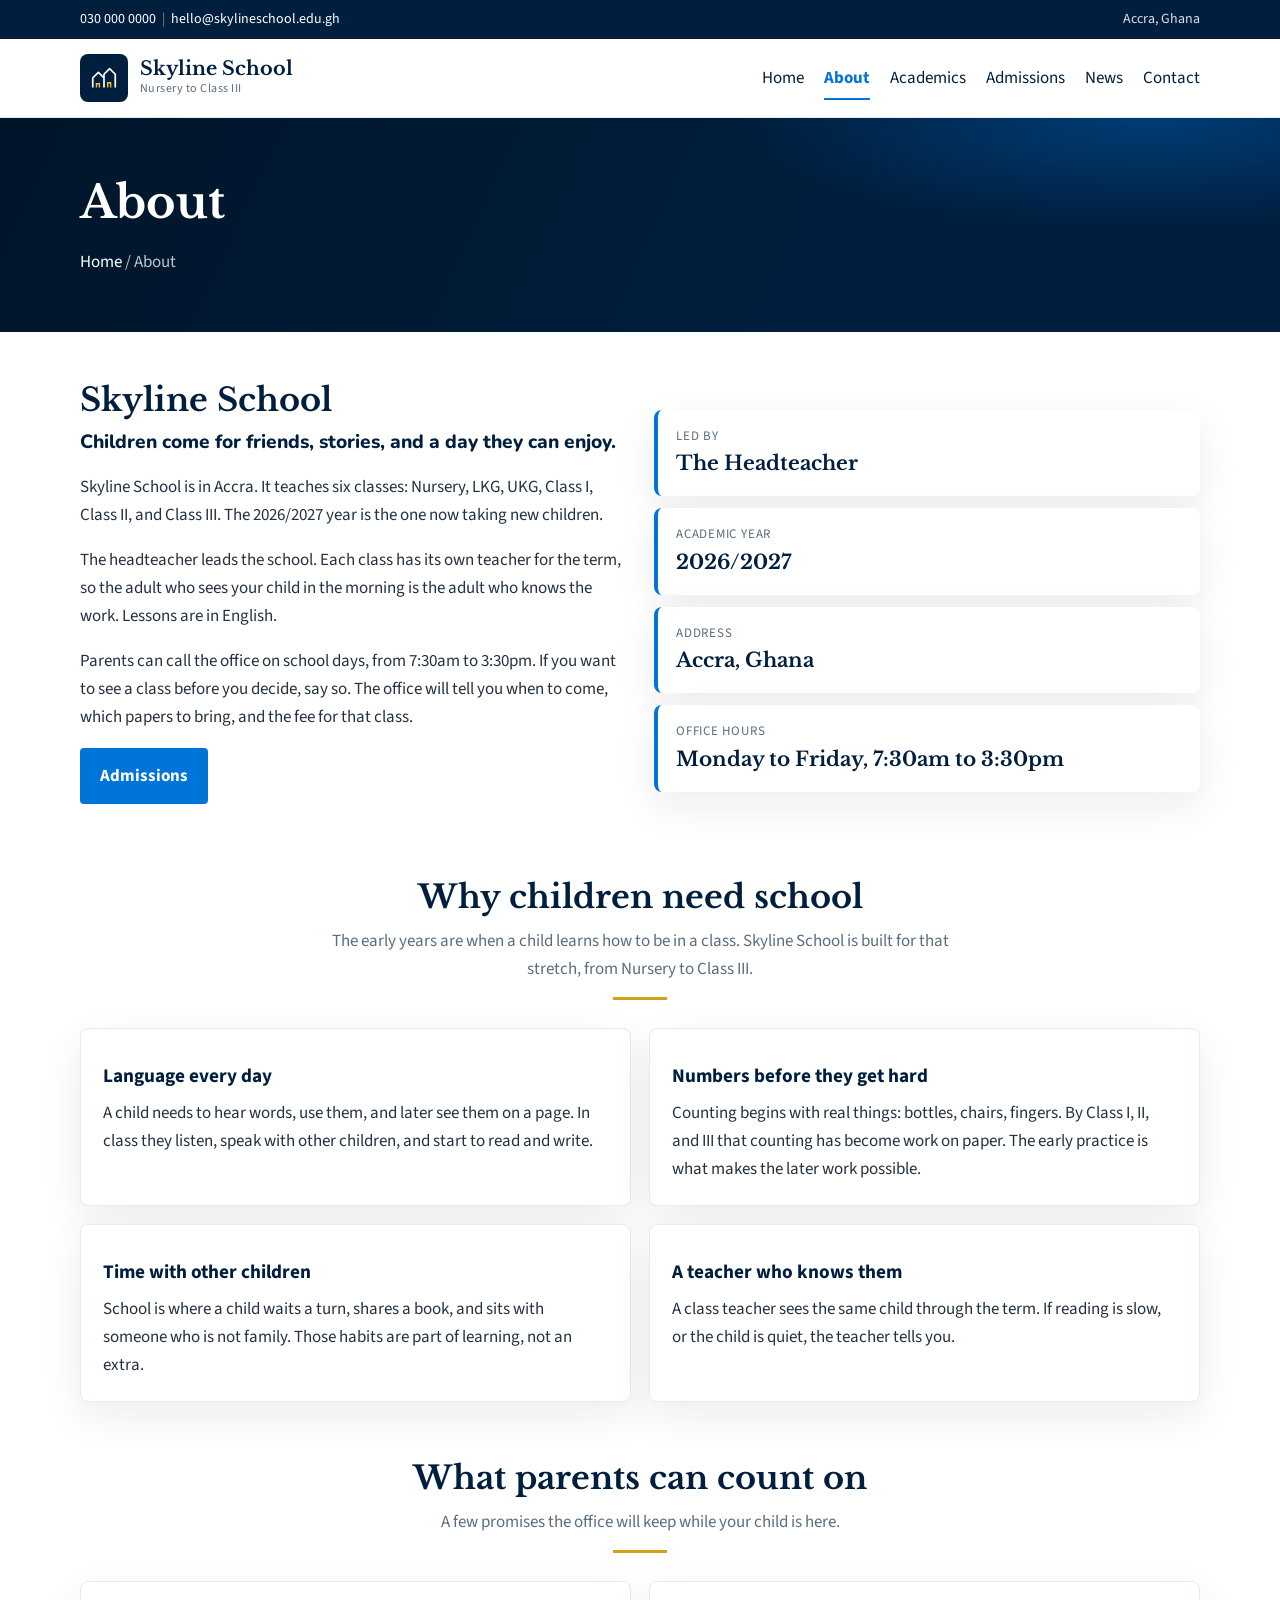
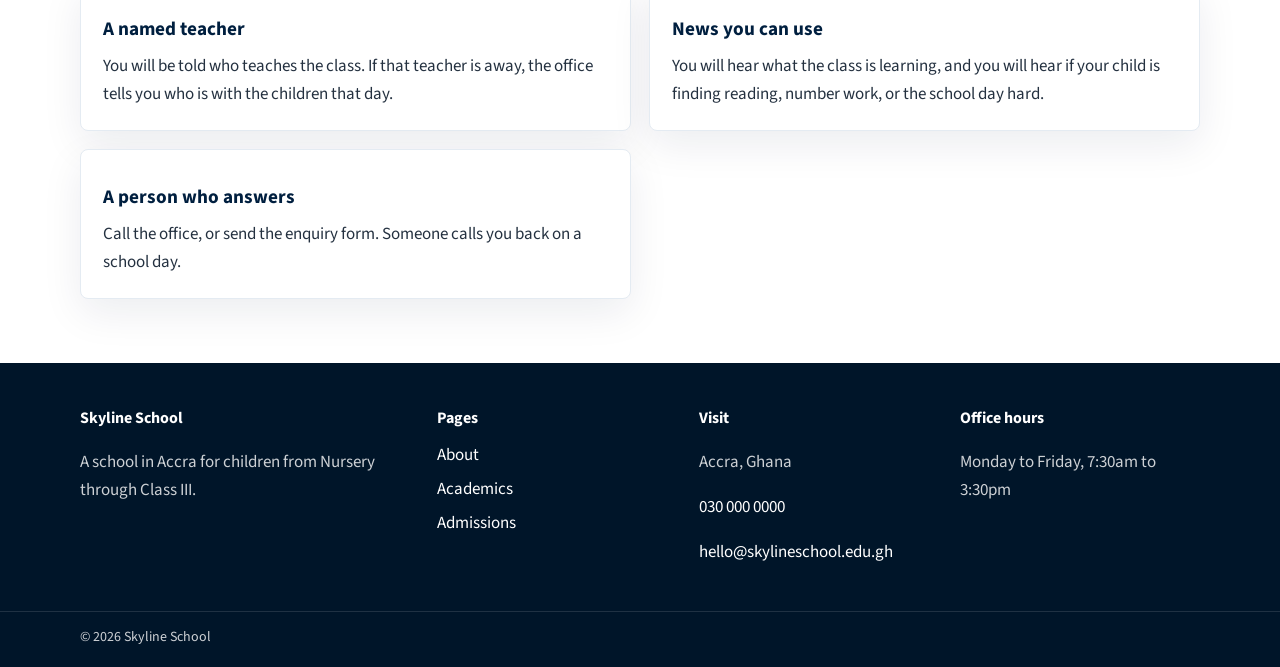
==== about.html @ eadfc10a "Publish the Skyline School site so it can be hosted. Co-authored-by: Cursor <cursoragent@cursor.com>" ====
<!DOCTYPE html>
<html lang="en">
<head>
  <meta charset="UTF-8">
  <meta name="viewport" content="width=device-width, initial-scale=1">
  <title>About · Skyline School</title>
  <link rel="preconnect" href="https://fonts.googleapis.com">
  <link rel="preconnect" href="https://fonts.gstatic.com" crossorigin>
  <link href="https://fonts.googleapis.com/css2?family=Libre+Baskerville:wght@400;700&family=Nunito:wght@700;800&family=Source+Sans+3:wght@400;600;700&display=swap" rel="stylesheet">
  <link rel="stylesheet" href="css/style.css">
</head>
<body data-page="About">
  <a class="skip" href="#content">Skip to content</a>
  <div class="topbar">
    <div class="container topbar-inner">
      <p><a data-phone href="tel:0300000000">030 000 0000</a><span>|</span><a data-email href="mailto:hello@skylineschool.edu.gh">hello@skylineschool.edu.gh</a></p>
      <p data-field="address">Accra, Ghana</p>
    </div>
  </div>
  <header class="site-header">
    <div class="container header-inner">
      <a class="brand" href="index.html">
        <span class="logo-slot" data-logo-slot>S</span>
        <span><strong data-field="name">Skyline School</strong><small>Nursery to Class III</small></span>
      </a>
      <button class="menu-btn" type="button" aria-expanded="false" aria-label="Open menu"><span></span></button>
      <nav class="nav" aria-label="Pages">
        <a href="index.html">Home</a>
        <a href="about.html">About</a>
        <a href="academics.html">Academics</a>
        <a href="admissions.html">Admissions</a>
        <a href="news.html">News</a>
        <a href="contact.html">Contact</a>
        <a class="staff" data-portal href="http://127.0.0.1:3080/">Staff sign in <small>GradeWave</small></a>
      </nav>
    </div>
  </header>
  <section class="banner">
    <div class="container">
      <h1>About</h1>
      <p class="crumbs"><a href="index.html">Home</a> <span>/</span> About</p>
    </div>
  </section>
  <main id="content" class="page">
    <div class="container split">
      <div class="page-copy">
        <h2>Skyline School</h2>
        <p class="say">Children come for friends, stories, and a day they can enjoy.</p>
        <p>Skyline School is in Accra. It teaches six classes: Nursery, LKG, UKG, Class I, Class II, and Class III. The <span data-field="year">2026/2027</span> year is the one now taking new children.</p>
        <p>The headteacher leads the school. Each class has its own teacher for the term, so the adult who sees your child in the morning is the adult who knows the work. Lessons are in English.</p>
        <p>Parents can call the office on school days, from 7:30am to 3:30pm. If you want to see a class before you decide, say so. The office will tell you when to come, which papers to bring, and the fee for that class.</p>
        <p><a class="btn btn-solid" href="admissions.html">Admissions</a></p>
      </div>
      <div class="facts">
        <div class="fact"><span>Led by</span><strong data-field="principal">The Headteacher</strong></div>
        <div class="fact"><span>Academic year</span><strong data-field="year">2026/2027</strong></div>
        <div class="fact"><span>Address</span><strong data-field="address">Accra, Ghana</strong></div>
        <div class="fact"><span>Office hours</span><strong data-field="hours">Monday to Friday, 7:30am to 3:30pm</strong></div>
      </div>
    </div>
    <div class="container" id="why-school" style="margin-top:56px">
      <div class="section-head">
        <h2>Why children need school</h2>
        <p>The early years are when a child learns how to be in a class. Skyline School is built for that stretch, from Nursery to Class III.</p>
        <div class="rule"></div>
      </div>
      <div class="cards">
        <article class="card">
          <h3>Language every day</h3>
          <p>A child needs to hear words, use them, and later see them on a page. In class they listen, speak with other children, and start to read and write.</p>
        </article>
        <article class="card">
          <h3>Numbers before they get hard</h3>
          <p>Counting begins with real things: bottles, chairs, fingers. By Class I, II, and III that counting has become work on paper. The early practice is what makes the later work possible.</p>
        </article>
        <article class="card">
          <h3>Time with other children</h3>
          <p>School is where a child waits a turn, shares a book, and sits with someone who is not family. Those habits are part of learning, not an extra.</p>
        </article>
        <article class="card">
          <h3>A teacher who knows them</h3>
          <p>A class teacher sees the same child through the term. If reading is slow, or the child is quiet, the teacher tells you.</p>
        </article>
      </div>
      <div class="section-head" style="margin-top:56px">
        <h2>What parents can count on</h2>
        <p>A few promises the office will keep while your child is here.</p>
        <div class="rule"></div>
      </div>
      <div class="cards">
        <article class="card">
          <h3>A named teacher</h3>
          <p>You will be told who teaches the class. If that teacher is away, the office tells you who is with the children that day.</p>
        </article>
        <article class="card">
          <h3>News you can use</h3>
          <p>You will hear what the class is learning, and you will hear if your child is finding reading, number work, or the school day hard.</p>
        </article>
        <article class="card">
          <h3>A person who answers</h3>
          <p>Call the office, or send the enquiry form. Someone calls you back on a school day.</p>
        </article>
      </div>
    </div>
  </main>
  <footer class="site-footer">
    <div class="container footer-grid">
      <div>
        <h3 data-field="name">Skyline School</h3>
        <p>A school in Accra for children from Nursery through Class III.</p>
      </div>
      <div>
        <h3>Pages</h3>
        <ul>
          <li><a href="about.html">About</a></li>
          <li><a href="academics.html">Academics</a></li>
          <li><a href="admissions.html">Admissions</a></li>
        </ul>
      </div>
      <div>
        <h3>Visit</h3>
        <p data-field="address">Accra, Ghana</p>
        <p><a data-phone href="tel:0300000000">030 000 0000</a></p>
        <p><a data-email href="mailto:hello@skylineschool.edu.gh">hello@skylineschool.edu.gh</a></p>
      </div>
      <div>
        <h3>Office hours</h3>
        <p data-field="hours">Monday to Friday, 7:30am to 3:30pm</p>
        <p><a data-portal href="http://127.0.0.1:3080/">Staff sign in · GradeWave</a></p>
      </div>
    </div>
    <div class="footer-base"><div class="container">© <span data-year-now>2026</span> <span data-field="name">Skyline School</span></div></div>
  </footer>
  <script src="config.js"></script>
  <script src="js/site.js"></script>
</body>
</html>
---- css/style.css ----
:root {
  --navy: #001f3f;
  --navy-2: #06284f;
  --blue: #0074d9;
  --blue-dark: #005eae;
  --ink: #243140;
  --muted: #5c6d7e;
  --line: #e4ebf2;
  --paper: #ffffff;
  --wash: #f5f8fb;
  --gold: #d4a017;
  --ok: #0d7a3f;
  --err: #a3262d;
  --shadow: 0 14px 40px rgba(0, 31, 63, 0.08);
  --serif: "Libre Baskerville", Georgia, "Times New Roman", serif;
  --sans: "Source Sans 3", "Segoe UI", sans-serif;
  --round: "Nunito", "Source Sans 3", sans-serif;
  --max: 1120px;
}

* { box-sizing: border-box; }
html { scroll-behavior: smooth; }
body {
  margin: 0;
  color: var(--ink);
  background: var(--paper);
  font-family: var(--sans);
  font-size: 17px;
  line-height: 1.65;
}
img { max-width: 100%; display: block; }
a { color: var(--blue); text-decoration: none; }
a:hover { color: var(--blue-dark); }
button, input, select, textarea { font: inherit; }
.container { width: min(var(--max), calc(100% - 32px)); margin: 0 auto; }

.skip {
  position: absolute;
  left: 12px;
  top: -48px;
  background: #fff;
  color: var(--navy);
  padding: 8px 12px;
  z-index: 30;
}
.skip:focus { top: 12px; }

.topbar {
  background: var(--navy);
  color: rgba(255, 255, 255, 0.86);
  font-size: 14px;
}
.topbar-inner {
  display: flex;
  flex-wrap: wrap;
  gap: 8px 18px;
  justify-content: space-between;
  padding: 8px 0;
}
.topbar-inner p { margin: 0; min-width: 0; max-width: 100%; }
.topbar a { color: #fff; overflow-wrap: anywhere; }
.topbar span { opacity: 0.55; margin: 0 6px; }

.site-header {
  position: sticky;
  top: 0;
  z-index: 20;
  background: #fff;
  border-bottom: 1px solid var(--line);
  box-shadow: 0 1px 0 rgba(0, 31, 63, 0.03);
  transition: box-shadow 0.3s ease;
}
.site-header.is-scrolled { box-shadow: 0 10px 28px rgba(0, 31, 63, 0.08); }
.header-inner {
  display: flex;
  align-items: center;
  justify-content: space-between;
  min-height: 78px;
  gap: 16px;
}
.brand {
  display: flex;
  align-items: center;
  gap: 12px;
  color: var(--navy);
}
.brand strong {
  display: block;
  font-family: var(--serif);
  font-size: 1.2rem;
  line-height: 1.15;
}
.brand small { display: block; color: var(--muted); font-size: 12px; letter-spacing: 0.04em; }
.logo-slot {
  width: 48px;
  height: 48px;
  display: grid;
  place-items: center;
  border-radius: 8px;
  background: var(--navy);
  color: #fff;
  font-family: var(--serif);
  font-weight: 700;
  overflow: hidden;
}
.logo-slot img, .logo-slot svg { width: 30px; height: 30px; object-fit: contain; }

.menu-btn {
  width: 44px;
  height: 44px;
  border: 1px solid var(--line);
  border-radius: 8px;
  background: #fff;
  cursor: pointer;
}
.menu-btn span,
.menu-btn span:before,
.menu-btn span:after {
  display: block;
  width: 18px;
  height: 2px;
  margin: 0 auto;
  background: var(--navy);
  position: relative;
  transition: transform 0.25s ease, top 0.25s ease, background 0.2s ease;
}
.menu-btn span:before,
.menu-btn span:after { content: ""; position: absolute; left: 0; }
.menu-btn span:before { top: -6px; }
.menu-btn span:after { top: 6px; }
.menu-btn[aria-expanded="true"] span { background: transparent; }
.menu-btn[aria-expanded="true"] span:before { top: 0; transform: rotate(45deg); }
.menu-btn[aria-expanded="true"] span:after { top: 0; transform: rotate(-45deg); }

.nav {
  display: block;
  position: absolute;
  left: 0;
  right: 0;
  top: 100%;
  max-height: 0;
  overflow: hidden;
  background: var(--navy);
  padding: 0 16px;
  transition: max-height 0.35s ease, padding 0.35s ease;
}
.nav.open { max-height: 460px; padding: 8px 16px 18px; }
.nav a {
  display: block;
  color: #fff;
  padding: 12px 0;
  border-bottom: 1px solid rgba(255, 255, 255, 0.1);
}
.nav a[aria-current="page"] { font-weight: 700; }
.staff {
  display: inline-flex;
  align-items: center;
  gap: 8px;
  margin-top: 14px;
  padding: 10px 16px;
  border-radius: 4px;
  background: var(--blue);
  color: #fff !important;
  border: 0 !important;
  font-weight: 700;
}
.staff small { font-weight: 600; opacity: 0.9; }

.hero {
  position: relative;
  color: #fff;
  background:
    radial-gradient(900px 420px at 85% 20%, rgba(0, 116, 217, 0.45), transparent 60%),
    linear-gradient(115deg, #001529 0%, #001f3f 48%, #0a4f86 100%);
  overflow: hidden;
}
.hero-grid { display: grid; gap: 8px; align-items: center; }
.hero-inner { padding: 56px 0 24px; max-width: 640px; }
.scene { margin: 0 0 12px; }
.scene svg, .scene img, .scene-wide img, .map-slot img { width: 100%; height: auto; display: block; }
.scene img, .scene-wide img { border-radius: 18px; object-fit: cover; }
.scene img { max-height: 420px; }
.photo-row { display: grid; gap: 16px; }
.photo-row figure { margin: 0; }
.photo-row img { width: 100%; height: 220px; object-fit: cover; border-radius: 16px; }
.photo-row figcaption { margin-top: 8px; text-align: center; font-family: var(--round); font-weight: 800; color: var(--navy); }
.visit-photo { margin-bottom: 22px; }
.visit-photo img { width: 100%; max-height: 360px; object-fit: cover; }
.scene-wide { margin: 0 0 28px; }
.scene-wide img { border-radius: 16px; }
.sun, .cloud { transform-box: fill-box; transform-origin: center; }
.sun { animation: glow 5.5s ease-in-out infinite; }
.cloud-a { animation: drift 16s ease-in-out infinite; }
.cloud-b { animation: drift 20s ease-in-out infinite reverse; }
.hero-inner > * { animation: rise 0.75s cubic-bezier(0.22, 0.61, 0.36, 1) both; }
.hero-inner > *:nth-child(1) { animation-delay: 0.05s; }
.hero-inner > *:nth-child(2) { animation-delay: 0.16s; }
.hero-inner > *:nth-child(3) { animation-delay: 0.28s; }
.hero-inner > *:nth-child(4) { animation-delay: 0.4s; }
.eyebrow {
  margin: 0 0 12px;
  color: #f2d48a;
  font-size: 13px;
  font-weight: 700;
  letter-spacing: 0.14em;
  text-transform: uppercase;
}
.hero h1 {
  margin: 0;
  font-family: var(--serif);
  font-size: clamp(2rem, 5vw, 3.3rem);
  line-height: 1.2;
  font-weight: 700;
}
.hero p { margin: 16px 0 0; font-size: 1.12rem; color: rgba(255, 255, 255, 0.88); }
.hero-actions { display: flex; flex-wrap: wrap; gap: 12px; margin-top: 28px; }
.hero-wave { display: block; width: 100%; height: 54px; margin-top: -1px; }
.hero-wave path { fill: var(--wash); }

.btn {
  display: inline-block;
  padding: 12px 18px;
  border-radius: 4px;
  font-weight: 700;
  border: 2px solid transparent;
  transition: background 0.22s ease, color 0.22s ease, transform 0.22s ease, box-shadow 0.22s ease;
}
.btn:hover, .staff:hover, .submit:hover { transform: translateY(-2px); }
.btn-light { background: #fff; color: var(--navy); }
.btn-light:hover { color: var(--blue); }
.btn-line { border-color: rgba(255, 255, 255, 0.7); color: #fff; }
.btn-line:hover { background: #fff; color: var(--navy); }
.btn-solid { background: var(--blue); color: #fff; border-color: var(--blue); }
.btn-solid:hover { background: var(--blue-dark); color: #fff; }

.band { padding: 64px 0; }
.band.wash { background: var(--wash); }
.band.white { background: #fff; }
.section-head { max-width: 640px; margin: 0 auto 28px; text-align: center; }
.section-head h2, .page-copy h2, .split h2, .stage h2, .page h2 {
  margin: 0 0 10px;
  font-family: var(--serif);
  color: var(--navy);
  font-size: 2rem;
  line-height: 1.25;
}
.section-head p, .lede { margin: 0; color: var(--muted); }
.rule {
  width: 54px;
  height: 3px;
  margin: 14px auto 0;
  background: var(--gold);
}

.overlap { margin-top: -70px; position: relative; z-index: 2; }
.cards, .prices, .posts, .stages { display: grid; gap: 18px; }
.card, .price, .post, .stage, .panel, .form-card, .contact-card {
  background: #fff;
  border: 1px solid var(--line);
  border-radius: 8px;
  box-shadow: var(--shadow);
  transition: transform 0.35s cubic-bezier(0.22, 0.61, 0.36, 1), box-shadow 0.35s ease;
}
.card:hover, .post:hover, .price:hover, .stage:hover, .fact:hover {
  transform: translateY(-6px);
  box-shadow: 0 18px 42px rgba(0, 31, 63, 0.12);
}
.card { padding: 22px; }
.card h3, .post h3, .price h3 { margin: 10px 0 6px; color: var(--navy); font-size: 1.2rem; }
.card p, .post p { margin: 0; color: var(--ink); }
.icon {
  width: 46px;
  height: 46px;
  display: grid;
  place-items: center;
  border-radius: 50%;
  background: rgba(0, 116, 217, 0.1);
  color: var(--blue);
  transition: transform 0.35s ease;
}
.card:hover .icon { transform: scale(1.08); }
.more { display: inline-block; margin-top: 12px; font-weight: 700; transition: transform 0.22s ease; }
.more:hover { transform: translateX(4px); }

.split { display: grid; gap: 28px; align-items: center; }
.facts { display: grid; gap: 12px; }
.fact {
  padding: 16px 18px;
  background: #fff;
  border-left: 4px solid var(--blue);
  border-radius: 8px;
  box-shadow: var(--shadow);
  transition: transform 0.35s cubic-bezier(0.22, 0.61, 0.36, 1), box-shadow 0.35s ease;
}
.fact span { display: block; color: var(--muted); font-size: 13px; text-transform: uppercase; letter-spacing: 0.06em; }
.fact strong { color: var(--navy); font-family: var(--serif); font-size: 1.25rem; }

.stage, .post, .price { padding: 22px; }
.stage { overflow: hidden; }
.stage-art { width: calc(100% + 44px); max-width: none; height: 150px; object-fit: cover; object-position: center; margin: 0 -22px 16px; }
.class-row { padding: 12px 0; border-top: 1px solid var(--line); }
.class-row strong { color: var(--navy); }
.class-row p { margin: 4px 0 0; }

.price { text-align: center; padding: 28px 22px; }
.price .who { color: var(--muted); margin: 0; }
.price b {
  display: block;
  margin: 8px 0;
  color: var(--navy);
  font-family: var(--serif);
  font-size: 2.4rem;
}
.price .per { margin: 0 0 16px; color: var(--muted); }

.post time {
  display: inline-block;
  margin-bottom: 8px;
  color: var(--blue);
  font-size: 13px;
  font-weight: 700;
  letter-spacing: 0.04em;
  text-transform: uppercase;
}

.cta {
  background: linear-gradient(115deg, var(--navy) 0%, #0a4f86 100%);
  color: #fff;
  text-align: center;
}
.say { margin: 0 0 8px; color: var(--navy); font-family: var(--round); font-size: 1.2rem; font-weight: 800; line-height: 1.35; }
.kid-band { background: #fff6df; }
.audience { display: grid; gap: 18px; }
.day { position: relative; display: grid; gap: 16px; }
.day::before {
  content: "";
  position: absolute;
  left: 20px;
  top: 22px;
  bottom: 22px;
  width: 3px;
  border-radius: 3px;
  background: linear-gradient(var(--gold), var(--blue));
}
.day article {
  display: grid;
  grid-template-columns: 42px 1fr;
  gap: 14px;
  align-items: start;
  background: transparent;
  box-shadow: none;
  padding: 0;
  text-align: left;
}
.day-card {
  background: #fff;
  border-radius: 16px;
  padding: 16px 16px 18px;
  box-shadow: var(--shadow);
}
.pico {
  width: 40px;
  height: 40px;
  display: grid;
  place-items: center;
  border-radius: 50%;
  background: rgba(0, 116, 217, 0.1);
  color: var(--blue);
}
.day .pico { margin-bottom: 8px; }
.for-child, .for-parent {
  padding: 24px;
  border-radius: 16px;
  box-shadow: var(--shadow);
}
.for-child { background: #fff6df; border: 2px solid #f0c14a; }
.for-parent { background: #fff; border: 2px solid #c5ddf5; }
.for-child h2, .for-parent h2 { font-family: var(--round); }
.for-child .eyebrow { color: #9a6b00; }
.for-parent .eyebrow { color: var(--blue); }
.day h3 { margin: 8px 0; color: var(--navy); font-family: var(--round); }
.day p { margin: 0; }
.step {
  width: 42px;
  height: 42px;
  display: grid;
  place-items: center;
  border-radius: 50%;
  background: var(--blue);
  color: #fff;
  font-family: var(--round);
  font-weight: 800;
  position: relative;
  z-index: 1;
  box-shadow: 0 0 0 4px #fff;
}
.kid-band .step { box-shadow: 0 0 0 4px #fff6df; }
.cta h2 { margin: 0 0 8px; font-family: var(--serif); font-size: 2rem; }
.cta p { margin: 0 auto 18px; max-width: 36rem; color: rgba(255, 255, 255, 0.86); }

.banner {
  background:
    radial-gradient(700px 180px at 90% 0%, rgba(0, 116, 217, 0.35), transparent 60%),
    linear-gradient(115deg, #001529, #001f3f 70%);
  color: #fff;
  padding: 48px 0 56px;
}
.banner h1 { margin: 0; font-family: var(--serif); font-size: clamp(2rem, 4vw, 2.8rem); }
.crumbs { margin: 8px 0 0; color: rgba(255, 255, 255, 0.75); }
.crumbs a { color: #fff; }
.page { padding: 48px 0 64px; }
.page-grid { display: grid; gap: 22px; }
.bring { margin: 0 0 8px; padding-left: 18px; }
.bring li { margin: 6px 0; }

form { display: grid; gap: 12px; }
label { display: grid; gap: 6px; font-weight: 700; color: var(--navy); }
input, select, textarea {
  width: 100%;
  padding: 12px;
  border: 1px solid #cfd8e3;
  border-radius: 4px;
  background: #fff;
  color: var(--ink);
}
textarea { min-height: 130px; resize: vertical; }
input:focus, select:focus, textarea:focus { outline: 2px solid var(--blue); border-color: var(--blue); }
.submit {
  justify-self: start;
  border: 0;
  border-radius: 4px;
  background: var(--blue);
  color: #fff;
  font-weight: 700;
  padding: 12px 18px;
  cursor: pointer;
  transition: background 0.22s ease, transform 0.22s ease;
}
.submit:hover { background: var(--blue-dark); }
.submit:disabled { opacity: 0.7; cursor: wait; }
.form-status { min-height: 1.4em; margin: 0; font-weight: 700; }
.form-status.ok { color: var(--ok); }
.form-status.err { color: var(--err); }
.form-card, .contact-card, .map-slot { padding: 22px; }
.map-slot {
  margin: 0;
  overflow: hidden;
  border: 1px solid var(--line);
  border-radius: 8px;
  background: #fff;
  box-shadow: var(--shadow);
}
.map-slot figcaption { margin: 0; padding: 12px 16px 16px; color: var(--muted); font-size: 0.95rem; }
.contact-card { max-width: 560px; }
.contact-card p { margin: 0 0 8px; }

.site-footer { background: #001529; color: rgba(255, 255, 255, 0.8); }
.footer-grid { display: grid; gap: 22px; padding: 42px 0 28px; }
.site-footer h3 { margin: 0 0 10px; color: #fff; font-size: 1rem; }
.site-footer a { color: #fff; }
.site-footer ul { list-style: none; margin: 0; padding: 0; }
.site-footer li { margin: 6px 0; }
.footer-base {
  border-top: 1px solid rgba(255, 255, 255, 0.12);
  padding: 14px 0 18px;
  font-size: 14px;
}

@media (min-width: 800px) {
  .cards, .posts { grid-template-columns: repeat(3, 1fr); }
  .audience { grid-template-columns: 1fr 1fr; }
  .photo-row { grid-template-columns: repeat(3, 1fr); }
  .day { grid-template-columns: repeat(4, 1fr); }
  .day::before { left: 12%; right: 12%; top: 20px; bottom: auto; width: auto; height: 3px; }
  .day article { display: block; text-align: center; }
  .day .step { margin: 0 auto 14px; }
  .day .pico { margin-left: auto; margin-right: auto; }
  .board { grid-template-columns: repeat(3, 1fr); }
  #why-school .cards { grid-template-columns: 1fr 1fr; }
  .prices, .stages, .split, .page-grid, .footer-grid { grid-template-columns: 1fr 1fr; }
  .footer-grid { grid-template-columns: 1.4fr 1fr 1fr 1fr; }
}
@media (min-width: 900px) {
  .hero-grid { grid-template-columns: minmax(0, 1.05fr) minmax(260px, 0.95fr); }
  .hero-inner { padding: 64px 0 72px; }
  .scene { margin: 20px 0; }
}
@media (min-width: 980px) {
  .menu-btn { display: none; }
  .nav {
    display: flex;
    position: static;
    align-items: center;
    gap: 20px;
    max-height: none;
    overflow: visible;
    background: transparent;
    padding: 0;
  }
  .nav a:not(.staff) { position: relative; }
  .nav a:not(.staff):after {
    content: "";
    position: absolute;
    left: 0;
    bottom: 0;
    width: 100%;
    height: 2px;
    background: var(--blue);
    transform: scaleX(0);
    transform-origin: left center;
    transition: transform 0.25s ease;
  }
  .nav a:not(.staff):hover:after,
  .nav a[aria-current="page"]:after { transform: scaleX(1); }
  .nav a {
    color: var(--navy);
    border: 0;
    padding: 8px 0;
  }
  .nav a[aria-current="page"] { color: var(--blue); }
  .staff { margin: 0 0 0 8px; padding: 10px 14px; }
}

.reveal {
  opacity: 0;
  transform: translateY(18px);
  transition: opacity 0.65s cubic-bezier(0.22, 0.61, 0.36, 1), transform 0.65s cubic-bezier(0.22, 0.61, 0.36, 1);
  transition-delay: var(--d, 0ms);
}
.reveal.in { opacity: 1; transform: none; }
.reveal.in.card:hover,
.reveal.in.post:hover,
.reveal.in.price:hover,
.reveal.in.stage:hover,
.reveal.in.fact:hover { transform: translateY(-6px); }
.rule { transform: scaleX(0); transform-origin: center; transition: transform 0.55s ease 0.15s; }
.reveal.in .rule { transform: scaleX(1); }

@keyframes rise {
  from { opacity: 0; transform: translateY(16px); }
  to { opacity: 1; transform: none; }
}
@keyframes drift {
  from { transform: translateX(0); }
  50% { transform: translateX(14px); }
  to { transform: translateX(0); }
}
@keyframes glow {
  50% { transform: scale(1.08); }
}

.board { display: grid; gap: 16px; }
.board article {
  background: #fff;
  border: 1px solid var(--line);
  border-top: 4px solid var(--blue);
  border-radius: 16px;
  padding: 18px 14px 16px;
  text-align: center;
  box-shadow: var(--shadow);
}
.board article:nth-child(3n + 2) { border-top-color: var(--gold); }
.board b {
  display: block;
  color: var(--navy);
  font-family: var(--round);
  font-size: 1.65rem;
  line-height: 1.1;
}
.board span {
  display: block;
  margin: 6px 0 8px;
  color: var(--blue);
  font-size: 12px;
  font-weight: 700;
  letter-spacing: 0.08em;
  text-transform: uppercase;
}
.board p { margin: 0; font-size: 0.95rem; }

.path { display: grid; gap: 22px; margin: 8px 0 36px; }
.path-row p {
  margin: 0 0 10px;
  text-align: center;
  color: #9a6b00;
  font-size: 13px;
  font-weight: 700;
  letter-spacing: 0.1em;
  text-transform: uppercase;
}
.path-row:last-child p { color: var(--blue); }
.path ol {
  list-style: none;
  display: flex;
  flex-wrap: wrap;
  justify-content: center;
  gap: 14px 40px;
  margin: 0;
  padding: 0;
}
.path li {
  position: relative;
  flex: 1 1 150px;
  max-width: 210px;
  background: #fff;
  border: 1px solid var(--line);
  border-radius: 14px;
  padding: 14px 12px;
  text-align: center;
  box-shadow: var(--shadow);
}
.path-row:first-child li { border-top: 4px solid var(--gold); }
.path-row:last-child li { border-top: 4px solid var(--blue); }
.path li strong { display: block; color: var(--navy); font-family: var(--round); font-size: 1.15rem; }
.path li span { display: block; color: var(--muted); font-size: 0.92rem; }
.path li:not(:last-child)::after {
  content: "";
  position: absolute;
  right: -26px;
  top: 50%;
  width: 10px;
  height: 10px;
  border-top: 3px solid var(--blue);
  border-right: 3px solid var(--blue);
  transform: translateY(-50%) rotate(45deg);
}
.path-row:first-child li:not(:last-child)::after { border-color: var(--gold); }

.flow {
  list-style: none;
  display: grid;
  gap: 16px;
  margin: 0 0 36px;
  padding: 0;
}
.flow li {
  position: relative;
  background: #fff;
  border: 1px solid var(--line);
  border-radius: 16px;
  padding: 20px 16px 22px;
  text-align: center;
  box-shadow: var(--shadow);
}
.flow .step { margin: 0 auto; }
.flow h3 { margin: 12px 0 6px; color: var(--navy); font-family: var(--round); font-size: 1.2rem; }
.flow p { margin: 0; }

.papers { list-style: none; margin: 14px 0 0; padding: 0; display: grid; gap: 10px; }
.papers li {
  display: flex;
  gap: 12px;
  align-items: center;
  background: #fff;
  border: 1px solid var(--line);
  border-radius: 12px;
  padding: 10px 12px;
}
.papers .pico { width: 36px; height: 36px; }

@media (max-width: 799px) {
  .path ol { flex-direction: column; align-items: stretch; gap: 12px; }
  .path li { width: 100%; max-width: none; flex: none; }
  .path li:not(:last-child)::after { display: none; }
}
@media (min-width: 800px) {
  .flow { grid-template-columns: repeat(3, 1fr); gap: 36px; }
  .flow li:not(:last-child)::after {
    content: "";
    position: absolute;
    top: 40px;
    right: -26px;
    width: 12px;
    height: 12px;
    border-top: 3px solid var(--gold);
    border-right: 3px solid var(--gold);
    transform: rotate(45deg);
  }
}

.mast {
  position: relative;
  color: #fff;
  background: #001529;
}
.mast-photo {
  position: absolute;
  inset: 0;
  width: 100%;
  height: 100%;
  object-fit: cover;
  object-position: center 45%;
  z-index: 0;
}
.mast::after {
  content: "";
  position: absolute;
  inset: 0;
  z-index: 1;
  pointer-events: none;
  background:
    linear-gradient(180deg, rgba(0, 16, 32, 0.38) 0%, rgba(0, 16, 32, 0.08) 22%, transparent 40%),
    linear-gradient(100deg, rgba(0, 16, 32, 0.74) 0%, rgba(0, 16, 32, 0.36) 46%, rgba(0, 16, 32, 0.1) 72%);
}
.mast .site-header {
  position: absolute;
  top: 0;
  left: 0;
  right: 0;
  z-index: 5;
  background: transparent;
  border-bottom: 0;
  box-shadow: none;
}
.mast .site-header.is-scrolled {
  position: fixed;
  background: rgba(0, 21, 41, 0.92);
  box-shadow: 0 10px 28px rgba(0, 31, 63, 0.18);
}
.mast .hero {
  position: relative;
  z-index: 2;
  background: none;
  overflow: visible;
  padding-top: 78px;
}
.mast .hero-grid { display: block; }
.mast .hero-inner { padding: 20px 0 40px; }
.mast .hero-wave { position: relative; z-index: 3; }
.mast .brand,
.mast .brand small,
.mast .nav a { color: #fff; }
.mast .brand small { color: rgba(255, 255, 255, 0.78); }
.mast .nav a[aria-current="page"] { color: #fff; }
.mast .nav a:not(.staff):after { background: #fff; }
.mast .menu-btn {
  background: transparent;
  border-color: rgba(255, 255, 255, 0.45);
}
.mast .menu-btn span,
.mast .menu-btn span:before,
.mast .menu-btn span:after { background: #fff; }

@media (min-width: 900px) {
  .mast .hero-inner { padding: 28px 0 64px; }
}

@media (prefers-reduced-motion: reduce) {
  html { scroll-behavior: auto; }
  *, *::before, *::after {
    animation: none !important;
    transition: none !important;
  }
  .reveal { opacity: 1; transform: none; }
  .rule { transform: none; }
}
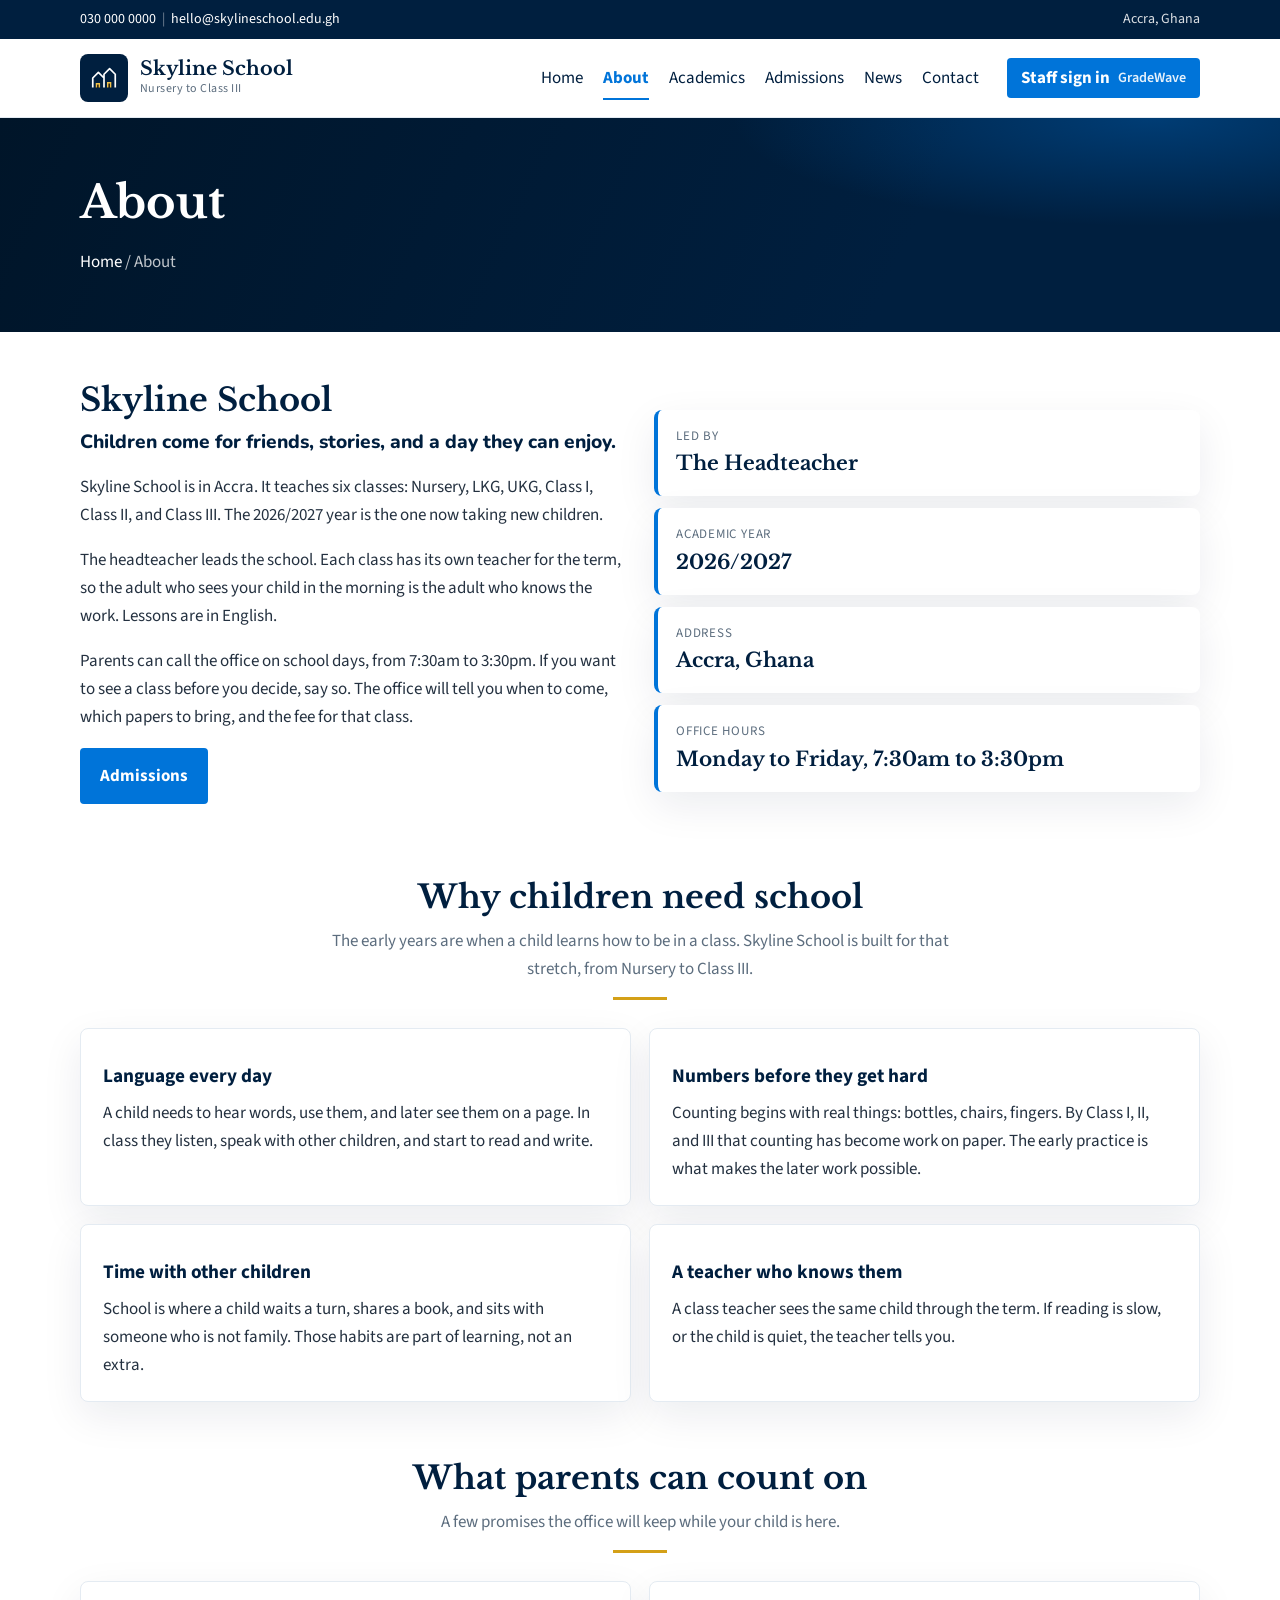
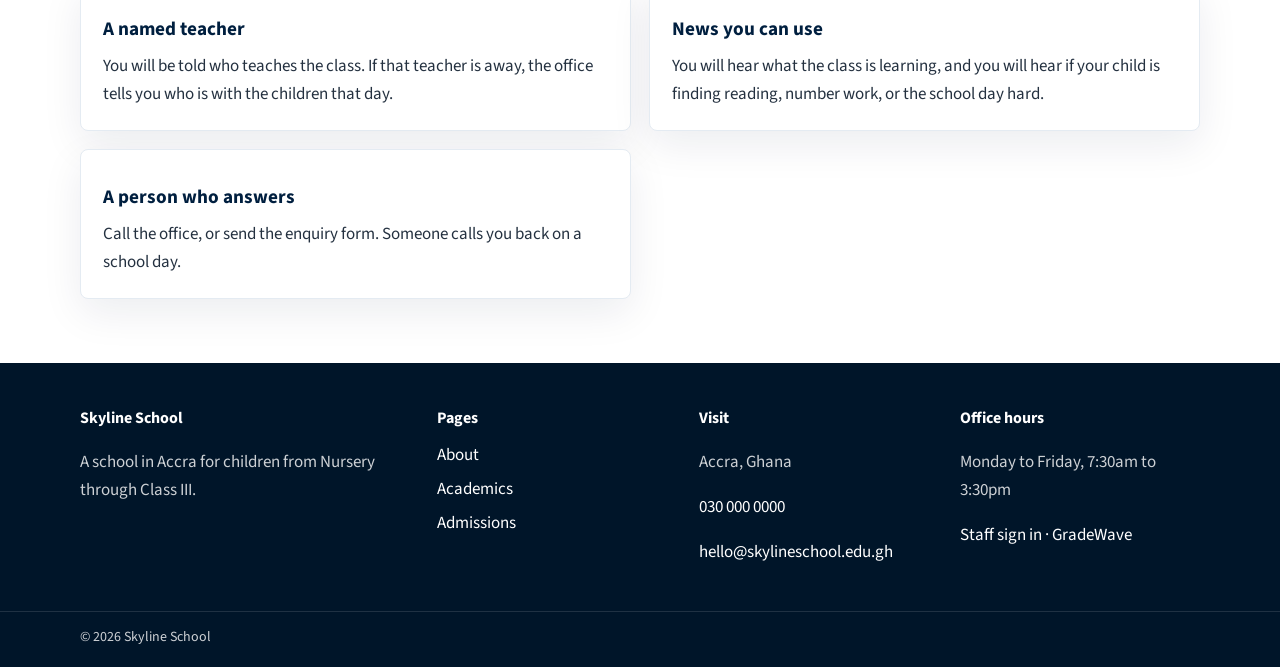
==== commit dc23e8f5: "Keep the staff button compact and stop the public site opening the local portal. Co-authored-by: Cur" ====
--- a/about.html
+++ b/about.html
@@ -31,7 +31,7 @@
         <a href="admissions.html">Admissions</a>
         <a href="news.html">News</a>
         <a href="contact.html">Contact</a>
-        <a class="staff" data-portal href="http://127.0.0.1:3080/">Staff sign in <small>GradeWave</small></a>
+        <a class="staff" data-portal href="#staff">Staff sign in <small>GradeWave</small></a>
       </nav>
     </div>
   </header>
@@ -126,7 +126,7 @@
       <div>
         <h3>Office hours</h3>
         <p data-field="hours">Monday to Friday, 7:30am to 3:30pm</p>
-        <p><a data-portal href="http://127.0.0.1:3080/">Staff sign in · GradeWave</a></p>
+        <p><a data-portal href="#staff">Staff sign in · GradeWave</a></p>
       </div>
     </div>
     <div class="footer-base"><div class="container">© <span data-year-now>2026</span> <span data-field="name">Skyline School</span></div></div>
--- a/css/style.css
+++ b/css/style.css
@@ -152,19 +152,29 @@
   border-bottom: 1px solid rgba(255, 255, 255, 0.1);
 }
 .nav a[aria-current="page"] { font-weight: 700; }
-.staff {
+.nav a.staff {
   display: inline-flex;
+  width: auto;
   align-items: center;
   gap: 8px;
-  margin-top: 14px;
+  margin: 14px 0 2px;
   padding: 10px 16px;
+  border: 0;
+  border-bottom: 0;
   border-radius: 4px;
   background: var(--blue);
   color: #fff !important;
-  border: 0 !important;
-  font-weight: 700;
+  font-weight: 700;
+  line-height: 1.2;
 }
 .staff small { font-weight: 600; opacity: 0.9; }
+.hp {
+  position: absolute;
+  left: -10000px;
+  width: 1px;
+  height: 1px;
+  overflow: hidden;
+}
 
 .hero {
   position: relative;
@@ -518,7 +528,7 @@
     padding: 8px 0;
   }
   .nav a[aria-current="page"] { color: var(--blue); }
-  .staff { margin: 0 0 0 8px; padding: 10px 14px; }
+  .nav a.staff { flex: 0 0 auto; margin: 0 0 0 8px; padding: 10px 14px; }
 }
 
 .reveal {
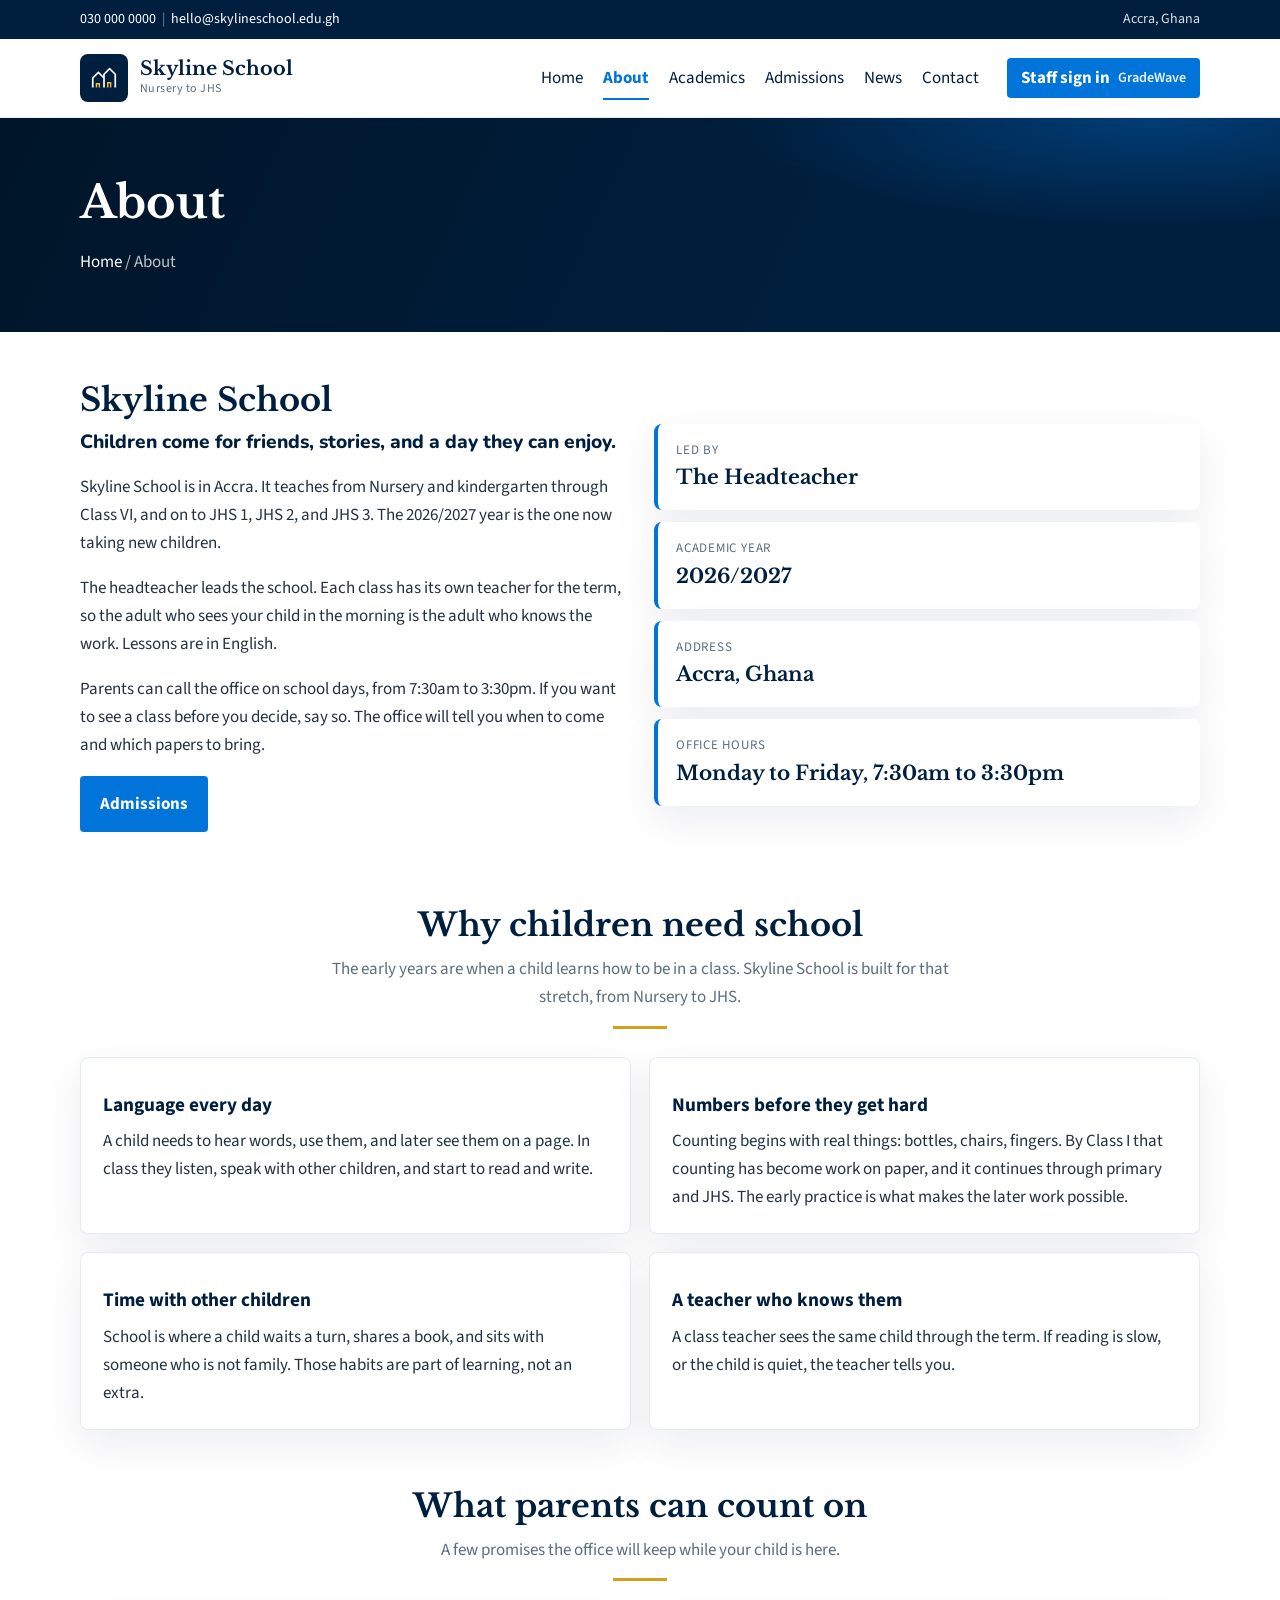
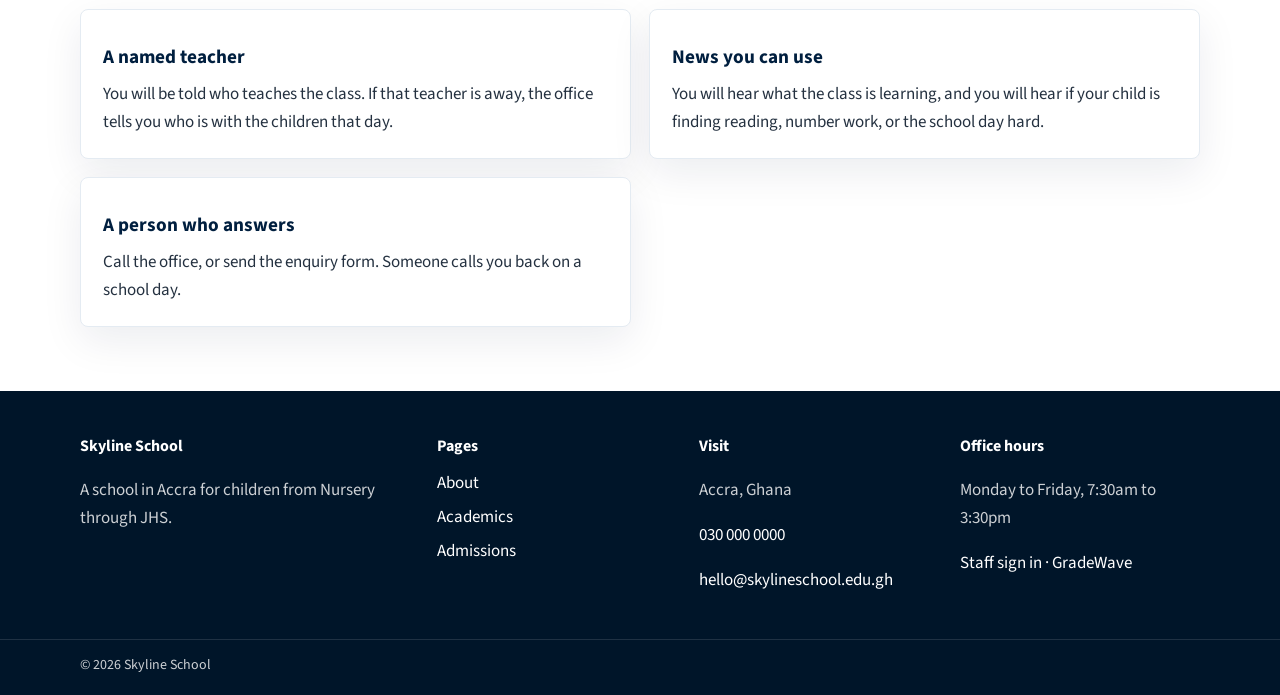
==== commit 8cebfbef: "Extend classes through JHS and take fees off the public pages. Co-authored-by: Cursor <cursoragent@c" ====
--- a/about.html
+++ b/about.html
@@ -21,7 +21,7 @@
     <div class="container header-inner">
       <a class="brand" href="index.html">
         <span class="logo-slot" data-logo-slot>S</span>
-        <span><strong data-field="name">Skyline School</strong><small>Nursery to Class III</small></span>
+        <span><strong data-field="name">Skyline School</strong><small>Nursery to JHS</small></span>
       </a>
       <button class="menu-btn" type="button" aria-expanded="false" aria-label="Open menu"><span></span></button>
       <nav class="nav" aria-label="Pages">
@@ -46,9 +46,9 @@
       <div class="page-copy">
         <h2>Skyline School</h2>
         <p class="say">Children come for friends, stories, and a day they can enjoy.</p>
-        <p>Skyline School is in Accra. It teaches six classes: Nursery, LKG, UKG, Class I, Class II, and Class III. The <span data-field="year">2026/2027</span> year is the one now taking new children.</p>
+        <p>Skyline School is in Accra. It teaches from Nursery and kindergarten through Class VI, and on to JHS 1, JHS 2, and JHS 3. The <span data-field="year">2026/2027</span> year is the one now taking new children.</p>
         <p>The headteacher leads the school. Each class has its own teacher for the term, so the adult who sees your child in the morning is the adult who knows the work. Lessons are in English.</p>
-        <p>Parents can call the office on school days, from 7:30am to 3:30pm. If you want to see a class before you decide, say so. The office will tell you when to come, which papers to bring, and the fee for that class.</p>
+        <p>Parents can call the office on school days, from 7:30am to 3:30pm. If you want to see a class before you decide, say so. The office will tell you when to come and which papers to bring.</p>
         <p><a class="btn btn-solid" href="admissions.html">Admissions</a></p>
       </div>
       <div class="facts">
@@ -61,7 +61,7 @@
     <div class="container" id="why-school" style="margin-top:56px">
       <div class="section-head">
         <h2>Why children need school</h2>
-        <p>The early years are when a child learns how to be in a class. Skyline School is built for that stretch, from Nursery to Class III.</p>
+        <p>The early years are when a child learns how to be in a class. Skyline School is built for that stretch, from Nursery to JHS.</p>
         <div class="rule"></div>
       </div>
       <div class="cards">
@@ -71,7 +71,7 @@
         </article>
         <article class="card">
           <h3>Numbers before they get hard</h3>
-          <p>Counting begins with real things: bottles, chairs, fingers. By Class I, II, and III that counting has become work on paper. The early practice is what makes the later work possible.</p>
+          <p>Counting begins with real things: bottles, chairs, fingers. By Class I that counting has become work on paper, and it continues through primary and JHS. The early practice is what makes the later work possible.</p>
         </article>
         <article class="card">
           <h3>Time with other children</h3>
@@ -107,7 +107,7 @@
     <div class="container footer-grid">
       <div>
         <h3 data-field="name">Skyline School</h3>
-        <p>A school in Accra for children from Nursery through Class III.</p>
+        <p>A school in Accra for children from Nursery through JHS.</p>
       </div>
       <div>
         <h3>Pages</h3>
--- a/css/style.css
+++ b/css/style.css
@@ -598,7 +598,8 @@
   letter-spacing: 0.1em;
   text-transform: uppercase;
 }
-.path-row:last-child p { color: var(--blue); }
+.path-row:nth-child(2) p { color: var(--blue); }
+.path-row:last-child p { color: var(--navy); }
 .path ol {
   list-style: none;
   display: flex;
@@ -620,7 +621,8 @@
   box-shadow: var(--shadow);
 }
 .path-row:first-child li { border-top: 4px solid var(--gold); }
-.path-row:last-child li { border-top: 4px solid var(--blue); }
+.path-row:nth-child(2) li { border-top: 4px solid var(--blue); flex-basis: 120px; max-width: 150px; }
+.path-row:last-child li { border-top: 4px solid var(--navy); }
 .path li strong { display: block; color: var(--navy); font-family: var(--round); font-size: 1.15rem; }
 .path li span { display: block; color: var(--muted); font-size: 0.92rem; }
 .path li:not(:last-child)::after {
@@ -635,6 +637,7 @@
   transform: translateY(-50%) rotate(45deg);
 }
 .path-row:first-child li:not(:last-child)::after { border-color: var(--gold); }
+.path-row:last-child li:not(:last-child)::after { border-color: var(--navy); }
 
 .flow {
   list-style: none;
